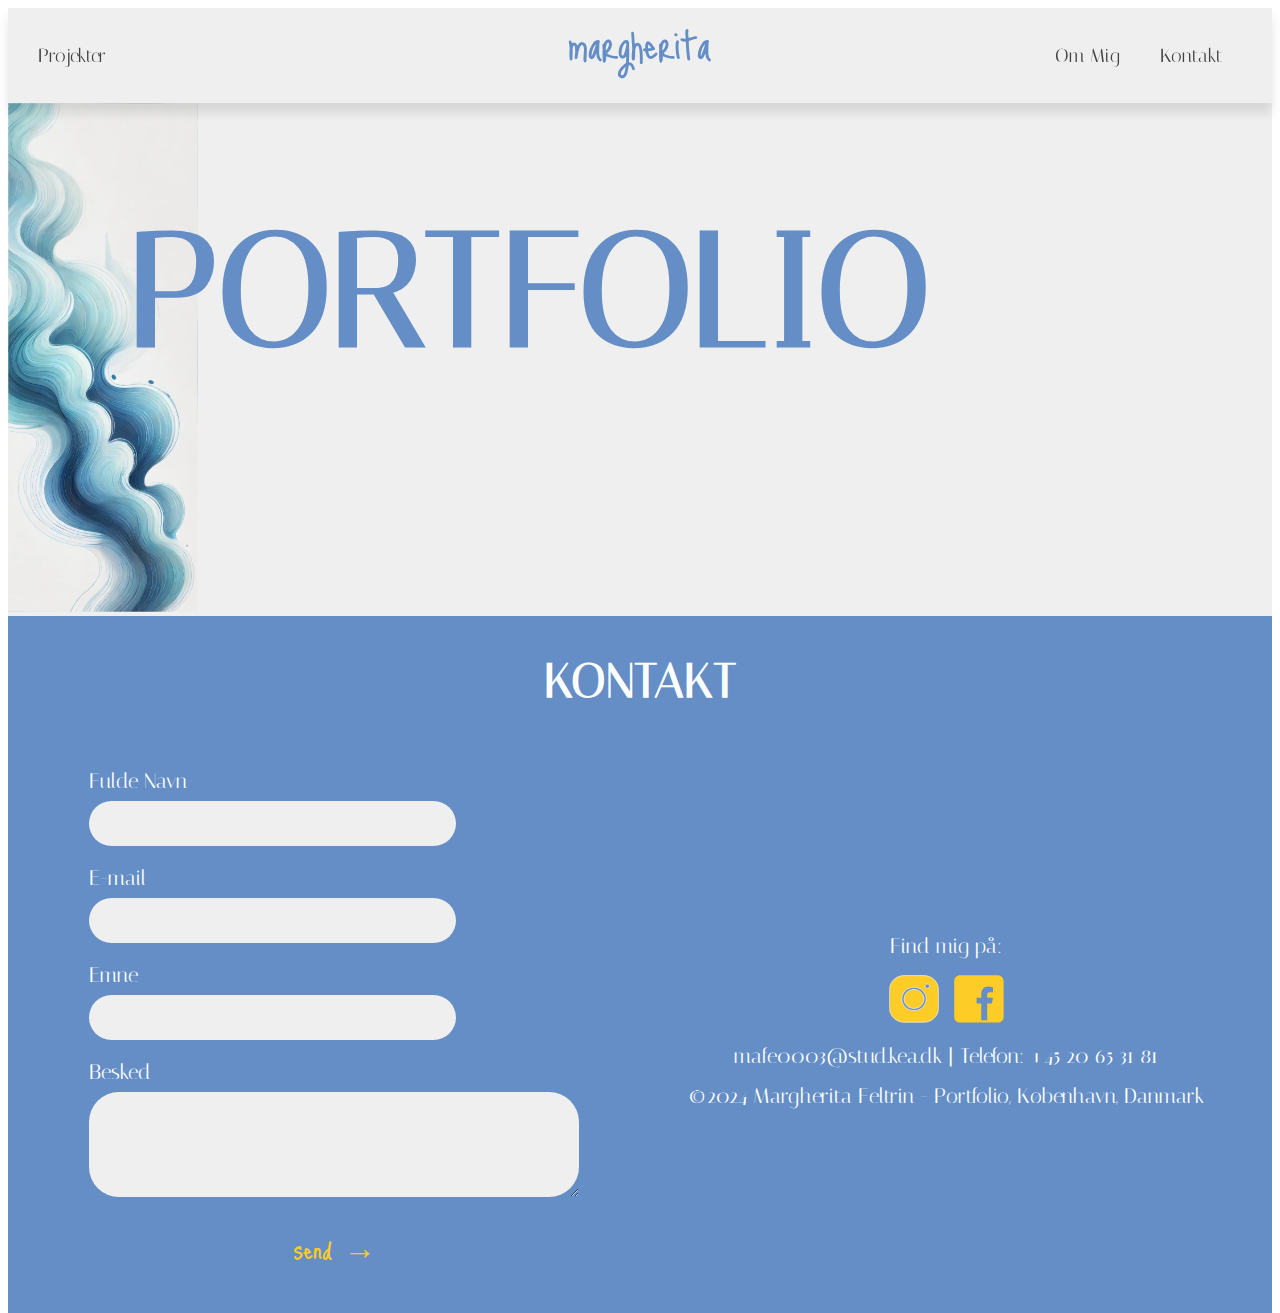
==== index.html @ 34961cd1 "step4" ====
<!DOCTYPE html>
<html lang="da">

<head>
    <meta charset="UTF-8">
    <meta http-equiv="X-UA-Compatible" content="IE=edge">
    <meta name="viewport" content="width=device-width, initial-scale=1.0">
    <link rel="preconnect" href="https://fonts.googleapis.com">
    <link rel="preconnect" href="https://fonts.gstatic.com" crossorigin>
    <link
        href="https://fonts.googleapis.com/css2?family=Bebas+Neue&family=Cutive+Mono&family=Dancing+Script:wght@400..700&family=Inconsolata:wght@200..900&family=Italiana&family=Just+Me+Again+Down+Here&family=Slabo+27px&display=swap"
        rel="stylesheet">
    <link
        href="https://fonts.googleapis.com/css2?family=Bebas+Neue&family=Cutive+Mono&family=Dancing+Script:wght@400..700&family=Inconsolata:wght@200..900&family=Italiana&family=Slabo+27px&display=swap"
        rel="stylesheet">
    <title>Forside</title>
    <link rel="icon" href="favicon_1.svg" type="image/svg+xml">
    <link rel="stylesheet" href="style.css">
    <link rel="stylesheet" href="forside.css">
</head>

<body>
    <header>
        <div class="logo">
            <a href="/">
                <img src="img_menu/logo.svg" alt="Logo">
            </a>
        </div>
        <nav>
            <ul class="menu">
                <li><a href="projekter.html">Projekter</a></li>
                <li><a href="om_mig.html">Om Mig</a></li>
                <li><a class="kontakt" href="kontakt.html">Kontakt</a></li>
            </ul>
            <div class="burger">
                <div class="line"></div>
                <div class="line"></div>
                <div class="line"></div>
            </div>
        </nav>
    </header>
    <main>
        <h1 class="overskrift">PORTFOLIO</h1>
        <img class="waves" src="svg/waves.svg" alt="bølger">
    </main>
    <footer>
        <h2 class="kontakt">KONTAKT</h2>
        <div class="grid_1-1">
            <form>
                <div class="form_felt">
                    <label for="full-name">Fulde Navn</label>
                    <input id="full-name" name="fname" type="text">
                </div>
                <div class="form_felt">
                    <label for="email">E-mail</label>
                    <input id="email" name="email" type="email">
                </div>
                <div class="form_felt">
                    <label for="emne">Emne</label>
                    <input id="emne" name="emne" type="text">
                </div>
                <div class="form_felt">
                    <label>
                        Besked
                        <textarea name="besked" rows="5"></textarea>
                    </label>
                </div>
                <a class="send_knap" href="/">send &#8594;</a>


            </form>

            <div class="footer_container">
                <p>Find mig på:</p>
                <div class="social_icons">
                    <a href="https://www.instagram.com/margy.feltry/" target="_blank"><img src="svg/insta.svg"
                            alt="Instagram"></a>
                    <a href="https://www.facebook.com/margherita.feltrin.92" target="_blank">
                        <img src="svg/fb.svg" alt="Facebook">
                    </a>
                    <!-- <a href="#"><img src="svg/mail.svg" alt="Mail"></a> -->
                </div>
                <p><a href="mailto:info@ditdomæne.dk">mafe0003@stud.kea.dk</a> | Telefon: +45 20 65 31 81</p>

                <p>&copy;2024 Margherita Feltrin - Portfolio, København, Danmark</p>
            </div>
        </div>
    </footer>

    <script src="menu.js"></script>
</body>

</html>
---- style.css ----
/* FONTS 
font-family: "Italiana", serif;
font-family: "Just Me Again Down Here", serif; */

/* COLOUR 
background: #efefef;
knapper og hover: #fdcc26;
text: #444444;
blå: #648ec5; */

* {
  /* margin: 0; */
  padding: 0;
  box-sizing: border-box;
  /* background-color: #efefef; */
}

/*HEADER*/

header {
  position: sticky; /*ovevej at bruge static*/
  top: 0;
  display: flex;
  justify-content: space-between;
  align-items: center;
  padding: 20px;
  background-color: #efefef;
  box-shadow: 0 10px 10px rgba(0, 0, 0, 0.1);
  z-index: 1;
}

.logo {
  display: flex;
  justify-content: center;
}

.logo img {
  width: 100%;
  height: 35px;
}

nav {
  display: flex;
  align-items: center; /*alle børnene placeres (som f.eks. menuen og burger-ikonet) midt på containerens højde*/
  flex-grow: 1; /*nav vil udvide sig for at fylde al tilgængelig plads, medmindre der er andre elementer med tilsvarende eller højere flex-grow-værdier*/
  justify-content: space-between;
  font-family: "Italiana", serif;
  font-weight: 400;
  font-style: normal;
}

.menu {
  display: flex;
  list-style: none;
}

.menu li {
  margin-right: 20px;
}

.menu li:last-child {
  margin-right: 0;
}

.menu a {
  text-decoration: none;
  padding: 10px;
  color: #444444;
}

.menu a:hover {
  color: #fdcc26;
}

.burger {
  width: 30px;
  height: 20px;
  cursor: pointer;
  display: none;
}

.burger .line {
  width: 100%;
  height: 2px;
  background-color: #444444;
  margin-bottom: 5px;
  transition: 0.2s linear;
}

/* .kontakt {
   background-color: #fdcc26; 
} */

@media screen and (max-width: 800px) {
  .burger {
    display: block;
    position: absolute;
    right: 20px; /* Sørger for, at burgeren står til højre */
  }

  .menu {
    display: none;
  }

  nav {
    position: relative; /* Sørger for, at burgeren placeres korrekt */
  }

  nav.active .menu {
    display: flex;
    flex-direction: column;
    background-color: #efefef;
    position: absolute;
    top: 30px;
    right: -18px;
    width: 42%;
    padding: 20px;
    box-shadow: 0 10px 10px rgba(0, 0, 0, 0.1);
    z-index: 1;
  }

  nav.active .menu li {
    margin: 10px 0;
  }

  nav.active .menu a {
    font-size: 1rem;
    text-align: center;
  }

  /* styling til når brugerren trykker på det men inden den går vider til næste side */
  nav.active .menu a:active {
    color: #fdcc26;
  }
}

@media screen and (min-width: 801px) {
  .logo img {
    height: 50px;
  }

  .menu a {
    font-family: "Italiana", serif;
    font-size: 1.2rem;
  }

  .logo {
    position: absolute;
    left: 50%;
    transform: translateX(-50%);
  }

  .menu {
    justify-content: space-between;
    width: 100%;
  }

  .menu li:nth-child(1) {
    margin-left: 0;
    margin-right: auto;
  }

  .menu li:nth-child(2),
  .menu li:nth-child(3) {
    margin-right: 20px;
  }
}

body,
html {
  height: 100%;
  font-family: "Italiana", serif;
}

/* FOOTER STYLING */
footer {
  background-color: #648ec5;
  color: white;
  padding: 20px;
  font-size: 1rem;
}

/*OVERVEJ AT FJERNE HOVER EFFEKTEN!!!!!!!*/
footer a {
  color: white;
  text-decoration: none;
  transition: color 0.3s ease;
}

footer a:hover {
  color: #fdcc26;
}

body footer {
  position: static;
}

.kontakt {
  font-size: 2rem;
  text-align: center;
  /*DER ER NOGET PADDING MEN JEG GIVER DEN LIDT MERE FRA TOPPEN*/
  margin-top: 1rem;
}

/* FORM STYLING */
form {
  /* 20px over og under, 0 højre og venstre*/
  margin: 20px 0;
  display: flex;
  flex-direction: column;
  align-items: center;
}

label {
  font-size: 1rem;
  margin-bottom: 0.2rem;
  /* display: block gør at hver element starter på en ny linje*/
  display: block;
}

input,
textarea {
  background-color: #efefef;
  color: black;
  border: none;
  border-radius: 30px;
  padding: 15px 10px;
  display: block;
  width: 100%;
}

textarea {
  margin-top: 0.2rem;
  border-radius: 30px;
}

.form_felt {
  margin-bottom: 20px;
  width: 80%; /* Responsive field width */
}

.send_knap {
  font-family: "Just Me Again Down Here", serif;
  font-size: 2rem;
  color: #fdcc26;
  cursor: pointer;
  transition: transform 0.3s ease;
}

.send_knap:hover {
  transform: scale(1.3);
}

button:focus {
  outline: none;
}

/* SOCIALE MEDIER */
.social_icons {
  margin: 10px 0;
  text-align: center;
}

.social_icons a {
  margin: 0 5px;
  display: inline-block;
}

.social_icons img {
  width: 50px;
  height: 50px;
  transition: transform 0.3s ease;
}

.social_icons img:hover {
  transform: scale(1.3);
}

p {
  text-align: center;
  margin: 1rem;
}

@media screen and (min-width: 801px) {
  input {
    width: 75%;
  }

  .grid_1-1 {
    display: grid;
    grid-template-columns: 1fr 1fr;
    align-items: center;
  }

  .kontakt {
    font-size: 3rem;
    text-align: center;
    /*DER ER NOGET PADDING MEN JEG GIVER DEN LIDT MERE FRA TOPPEN*/
    margin-top: 1rem;
  }

  label {
    font-size: 1.3rem;
    margin-bottom: 0.5rem;
  }

  textarea {
    margin-top: 0.5rem;
  }

  p {
    font-size: 1.3rem;
  }
}
---- forside.css ----
/* FONTS 
font-family: "Italiana", serif;
font-family: "Just Me Again Down Here", serif; */

/* COLOUR 
background: #efefef;
knapper og hover: #fdcc26;
text: #444444;
blå: #648ec5; */

main {
  background-color: #efefef;
}

.waves {
  width: 30%;
}

.overskrift {
  color: #648ec5;
  position: absolute;
  top: 8%;
  right: 5%;
  font-family: "Italiana", serif;
  /* z-index: 1; */
  font-size: 4rem;
}

@media screen and (min-width: 801px) {
  .waves {
    width: 15%;
  }
  .overskrift {
    top: 10%;
    left: 10%;

    /* z-index: 1; */
    font-size: 10rem;
  }
}
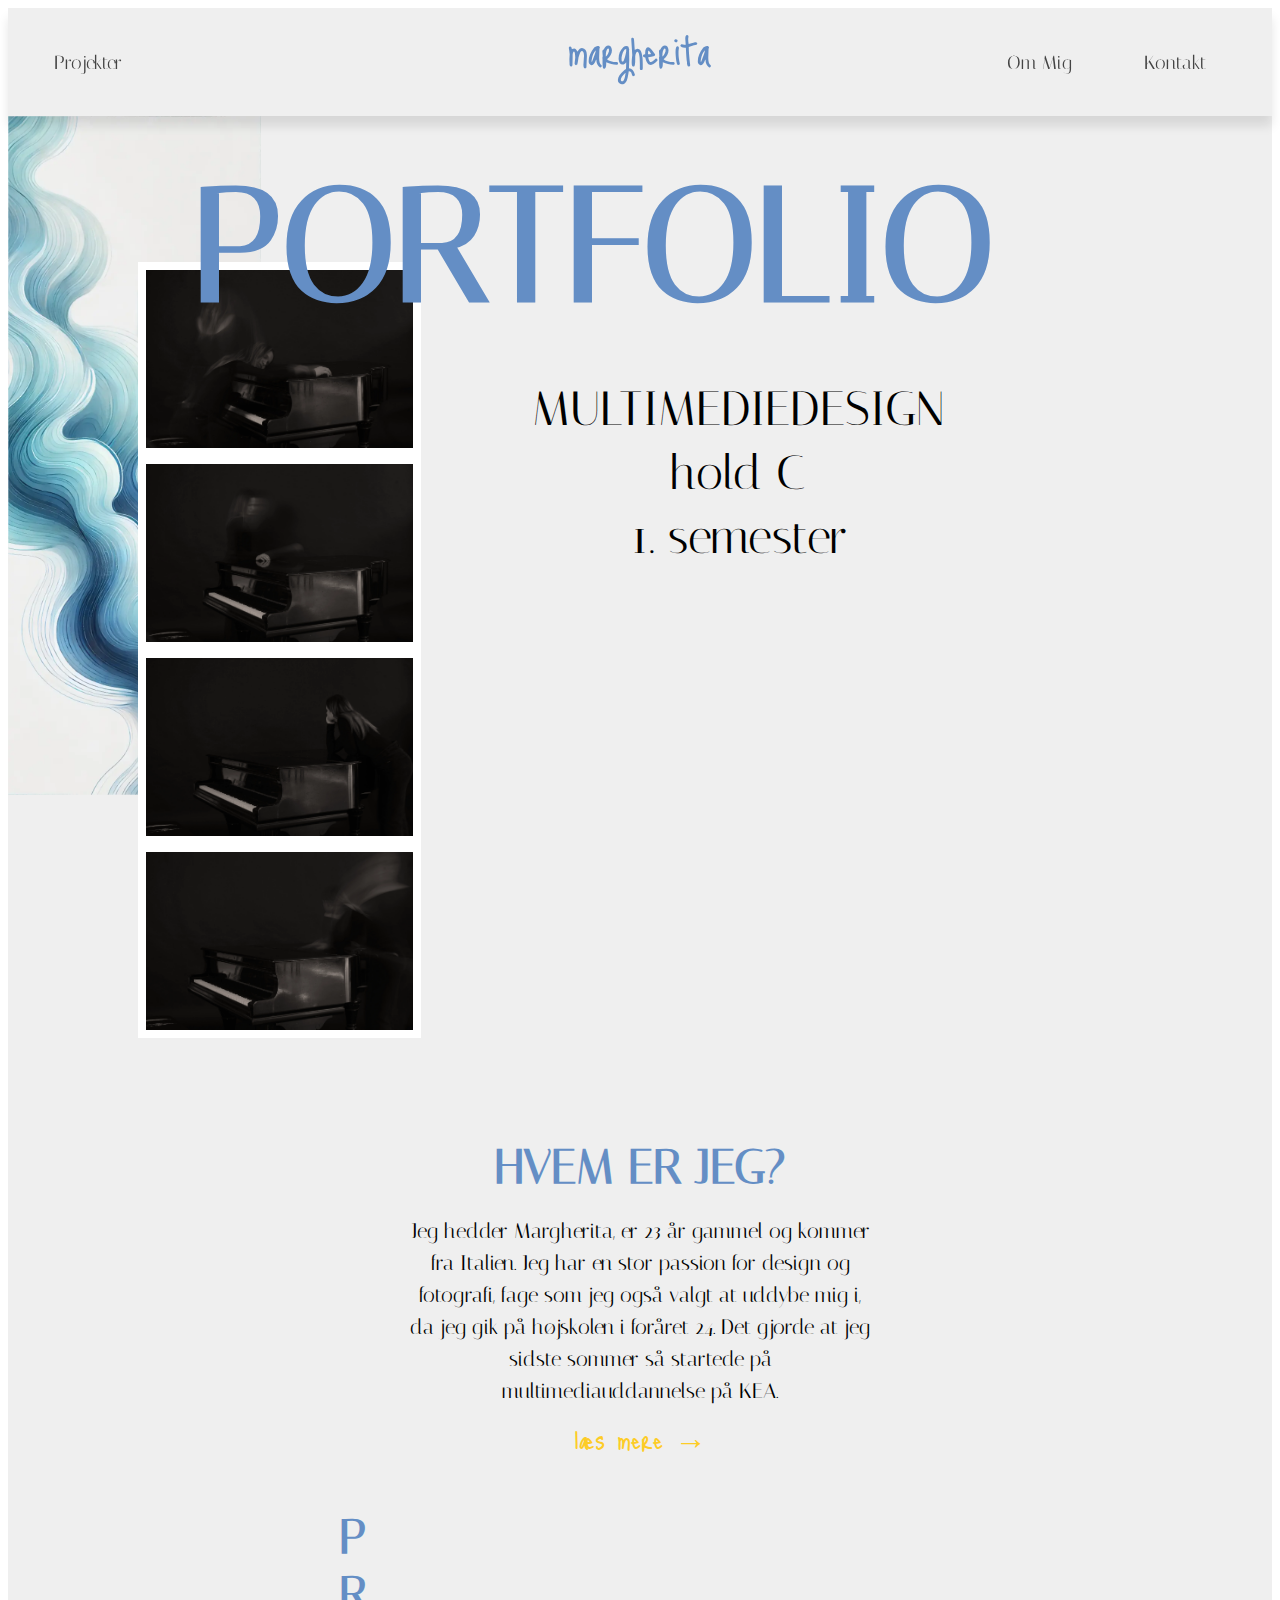
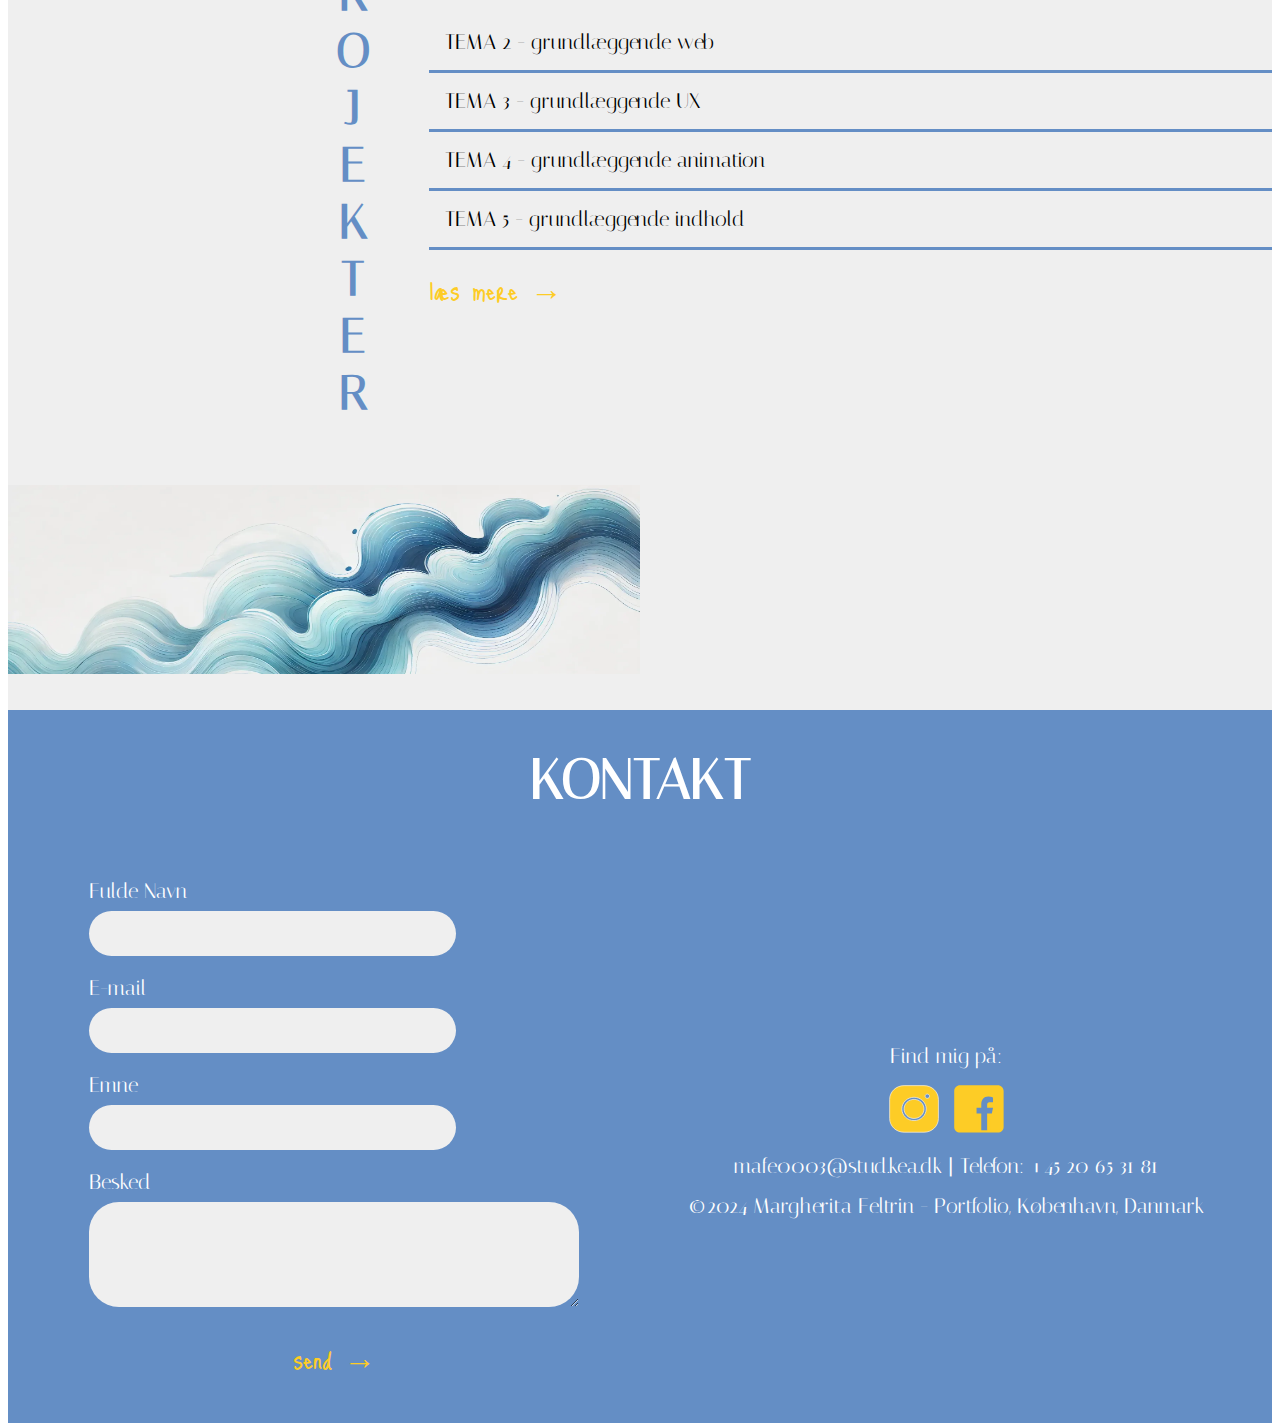
==== commit 197197bd: "step5" ====
--- a/index.html
+++ b/index.html
@@ -41,7 +41,44 @@
     </header>
     <main>
         <h1 class="overskrift">PORTFOLIO</h1>
-        <img class="waves" src="svg/waves.svg" alt="bølger">
+        <img class="waves" src="webp/waves.webp" alt="bølger">
+        <div class="grid_1">
+            <img src="webp/billede1.webp" alt="1">
+            <img src="webp/billede2.webp" alt="2">
+            <img src="webp/billede3.webp" alt="3">
+            <img src="webp/billede4.webp" alt="4">
+        </div>
+        <div class="underoverskrift">
+            <p>MULTIMEDIEDESIGN</p>
+            <p>hold C</p>
+            <p>1. semester</p>
+        </div>
+        <div class="hvem">
+            <h3>HVEM ER JEG?</h3>
+            <p>Jeg hedder Margherita, er 23 år gammel og kommer fra Italien. Jeg har en stor passion for design og
+                fotografi, fage som jeg også valgt at uddybe mig i, da jeg gik på højskolen i foråret 24. Det gjorde at
+                jeg sidste sommer så startede på multimediauddannelse på KEA.</p>
+            <a class="læsmere_knap" href="om_mig.html">læs mere &#8594;</a>
+        </div>
+
+        <div class="grid_2-2">
+            <div class="projekter">
+                <h3>PROJEKTER</h3>
+            </div>
+            <div class="liste">
+                <ul class="emner" style="list-style-type: none;">
+                    <li>TEMA 2 - grundlæggende web</li>
+                    <li>TEMA 3 - grundlæggende UX</li>
+                    <li>TEMA 4 - grundlæggende animation</li>
+                    <li>TEMA 5 - grundlæggende indhold</li>
+                </ul>
+                <a href="projekter.html" class="læsmere_knap">læs mere &#8594;</a>
+
+            </div>
+
+        </div>
+        <img class="waves_1" src="webp/waves_1.webp" alt="bølger">
+
     </main>
     <footer>
         <h2 class="kontakt">KONTAKT</h2>
--- a/style.css
+++ b/style.css
@@ -26,7 +26,8 @@
   padding: 20px;
   background-color: #efefef;
   box-shadow: 0 10px 10px rgba(0, 0, 0, 0.1);
-  z-index: 1;
+  z-index: 3;
+  height: 8%; /* muligvis fjern igen!!!*/
 }
 
 .logo {
@@ -111,7 +112,7 @@
     flex-direction: column;
     background-color: #efefef;
     position: absolute;
-    top: 30px;
+    top: 22px;
     right: -18px;
     width: 42%;
     padding: 20px;
@@ -135,6 +136,9 @@
 }
 
 @media screen and (min-width: 801px) {
+  header {
+    height: 12%; /* muligvis fjern igen!!!*/
+  }
   .logo img {
     height: 50px;
   }
@@ -196,7 +200,7 @@
 }
 
 .kontakt {
-  font-size: 2rem;
+  font-size: 2.5rem;
   text-align: center;
   /*DER ER NOGET PADDING MEN JEG GIVER DEN LIDT MERE FRA TOPPEN*/
   margin-top: 1rem;
@@ -244,6 +248,7 @@
   font-size: 2rem;
   color: #fdcc26;
   cursor: pointer;
+  text-decoration: none;
   transition: transform 0.3s ease;
 }
 
@@ -293,7 +298,7 @@
   }
 
   .kontakt {
-    font-size: 3rem;
+    font-size: 3.5rem;
     text-align: center;
     /*DER ER NOGET PADDING MEN JEG GIVER DEN LIDT MERE FRA TOPPEN*/
     margin-top: 1rem;
--- a/forside.css
+++ b/forside.css
@@ -7,6 +7,13 @@
 knapper og hover: #fdcc26;
 text: #444444;
 blå: #648ec5; */
+
+/* STØRRELSER 
+h1: 4rem/10rem
+h2: 2.5rem/3.5rem
+h3: 2rem/3rem
+p: 1.3rem (untaget for underoverskrift)
+*/
 
 main {
   background-color: #efefef;
@@ -22,13 +29,20 @@
   top: 8%;
   right: 5%;
   font-family: "Italiana", serif;
-  /* z-index: 1; */
+  z-index: 2;
   font-size: 4rem;
+}
+
+.underoverskrift {
+  position: absolute;
+  top: 21%;
+  right: 7%;
+  line-height: 0.8rem;
 }
 
 @media screen and (min-width: 801px) {
   .waves {
-    width: 15%;
+    width: 20%;
   }
   .overskrift {
     top: 10%;
@@ -38,3 +52,138 @@
     font-size: 10rem;
   }
 }
+
+/* STYLING AF GRID_1 */
+.grid_1 {
+  display: grid;
+  grid-template-columns: 1fr;
+  padding: 10px;
+  z-index: 1;
+  position: absolute;
+  top: 16%;
+  left: 14%;
+}
+
+.grid_1 img {
+  padding: 0.5rem;
+  width: 45%;
+  height: auto;
+  background-color: white;
+}
+
+/* "HVER ER JEG" SECTION */
+.hvem {
+  margin-top: 15rem;
+  /* margin-bottom: 1rem; */
+  text-align: center;
+  line-height: 1.5rem;
+}
+
+h3 {
+  color: #648ec5;
+  font-family: "Italiana", serif;
+  font-size: 2rem;
+  margin-bottom: 0.5rem;
+}
+
+/* LÆSMERE_KNAP - STYLING OG HOVER */
+
+.læsmere_knap {
+  font-family: "Just Me Again Down Here", serif;
+  font-size: 2rem;
+  color: #fdcc26;
+  cursor: pointer;
+  text-decoration: none;
+
+  transition: transform 0.3s ease;
+}
+
+.læsmere_knap:hover {
+  transform: scale(1.3);
+}
+
+@media screen and (min-width: 801px) {
+  .overskrift {
+    position: absolute;
+    top: 5%;
+    left: 15%;
+  }
+  .grid_1 {
+    /* display: grid;
+    grid-template-columns: 1fr 1fr;
+    gap: 0; */
+    position: absolute;
+    top: 28%;
+    left: 10%;
+  }
+
+  .grid_1 img {
+    /* padding: 0.5rem; */
+    width: 25%;
+    height: auto;
+    background-color: white;
+  }
+
+  .hvem {
+    margin-top: 22rem;
+    /* margin-bottom: 1rem; */
+    text-align: center;
+    line-height: 2rem;
+    padding-inline: 30vw;
+  }
+
+  h3 {
+    font-size: 3rem;
+    margin-bottom: 2rem;
+  }
+
+  .underoverskrift {
+    top: 41%;
+    right: 25%;
+  }
+
+  .underoverskrift p {
+    font-size: 3rem;
+    line-height: 3rem;
+  }
+}
+
+/* SECTION 3 */
+.projekter {
+  margin-top: 3rem;
+  /* margin-left: 1rem; */
+  writing-mode: vertical-rl;
+  text-orientation: upright;
+}
+
+.grid_2-2 {
+  display: grid;
+  grid-template-columns: 1fr 2fr;
+  align-items: center;
+}
+
+.emner li {
+  padding: 1rem;
+  border-bottom: #648ec5 solid;
+}
+
+.waves_1 {
+  margin-top: 1rem;
+  margin-bottom: 1rem;
+  width: 60%;
+  height: auto;
+}
+
+@media screen and (min-width: 801px) {
+  li {
+    padding: 1rem;
+    font-size: 1.3rem;
+  }
+
+  .waves_1 {
+    margin-top: 2rem;
+    margin-bottom: 2rem;
+    width: 50%;
+    aspect-ratio: 5/1.5;
+  }
+}
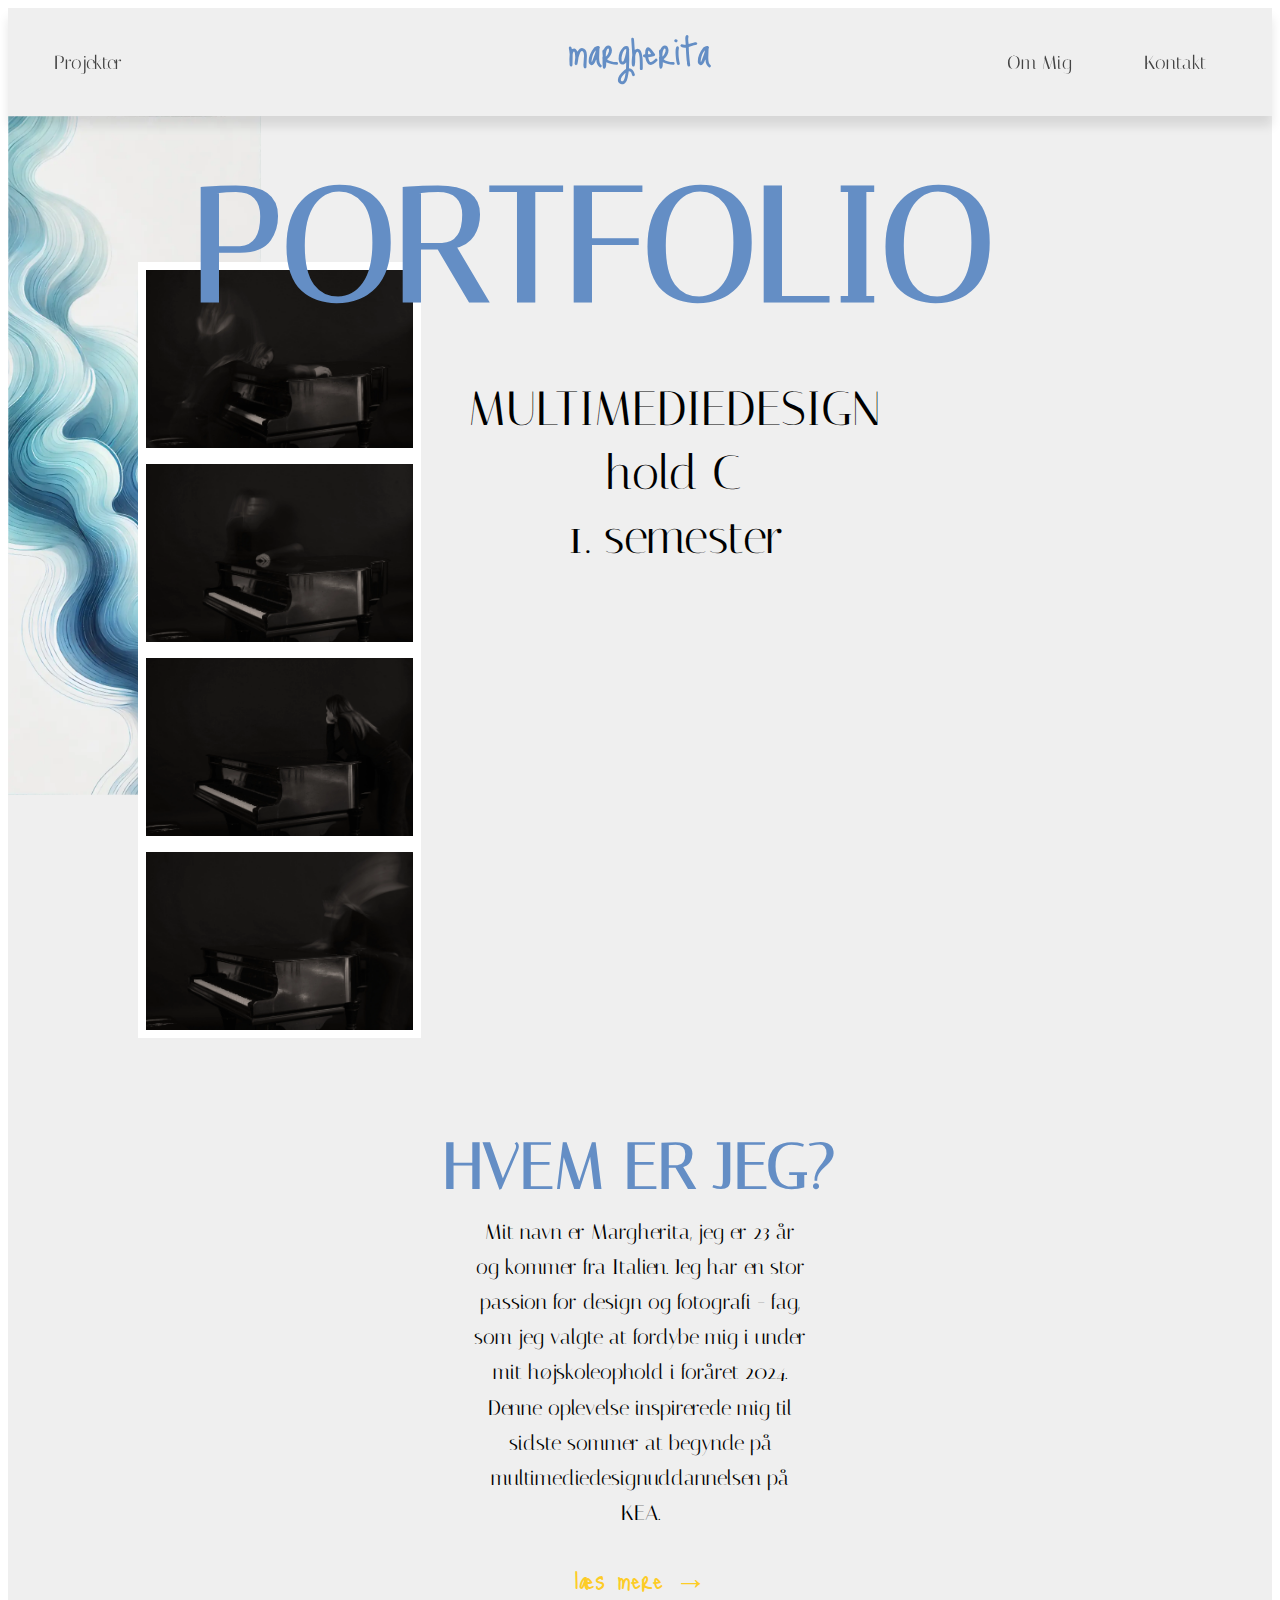
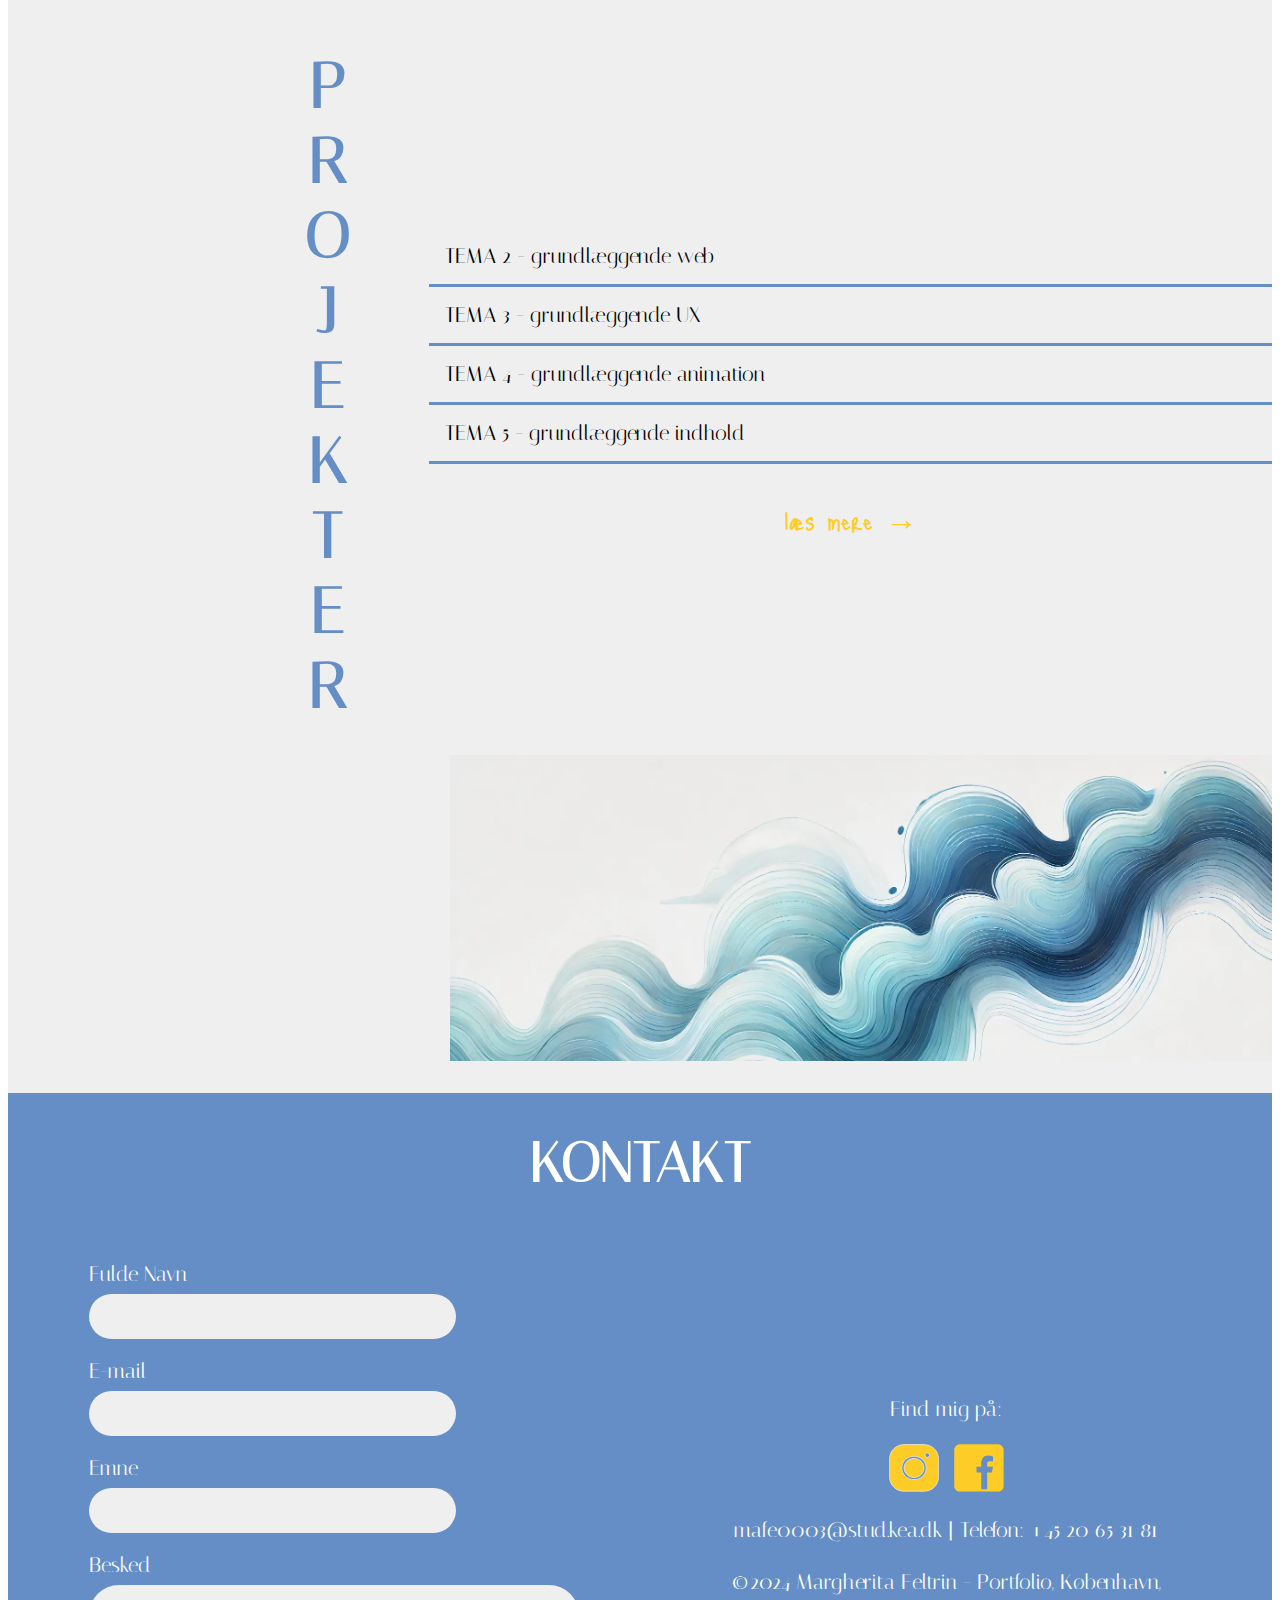
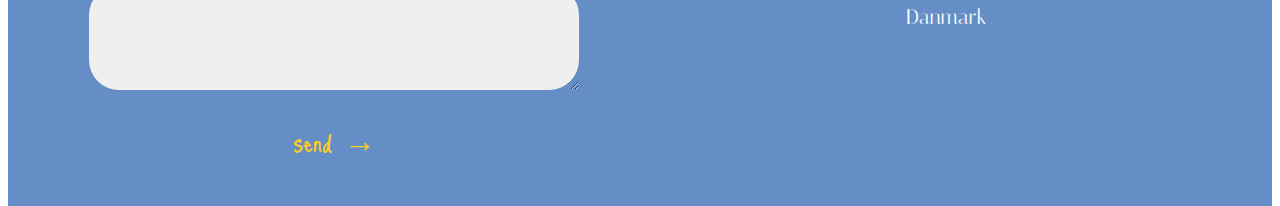
==== commit 70202203: "final_måske" ====
--- a/index.html
+++ b/index.html
@@ -14,7 +14,7 @@
         href="https://fonts.googleapis.com/css2?family=Bebas+Neue&family=Cutive+Mono&family=Dancing+Script:wght@400..700&family=Inconsolata:wght@200..900&family=Italiana&family=Slabo+27px&display=swap"
         rel="stylesheet">
     <title>Forside</title>
-    <link rel="icon" href="favicon_1.svg" type="image/svg+xml">
+    <link rel="icon" href="svg/favicon.svg" type="image/svg+xml">
     <link rel="stylesheet" href="style.css">
     <link rel="stylesheet" href="forside.css">
 </head>
@@ -22,7 +22,7 @@
 <body>
     <header>
         <div class="logo">
-            <a href="/">
+            <a href="index.html">
                 <img src="img_menu/logo.svg" alt="Logo">
             </a>
         </div>
@@ -30,7 +30,7 @@
             <ul class="menu">
                 <li><a href="projekter.html">Projekter</a></li>
                 <li><a href="om_mig.html">Om Mig</a></li>
-                <li><a class="kontakt" href="kontakt.html">Kontakt</a></li>
+                <li><a class="kontakt" href="#scroll">Kontakt</a></li>
             </ul>
             <div class="burger">
                 <div class="line"></div>
@@ -55,10 +55,15 @@
         </div>
         <div class="hvem">
             <h3>HVEM ER JEG?</h3>
-            <p>Jeg hedder Margherita, er 23 år gammel og kommer fra Italien. Jeg har en stor passion for design og
-                fotografi, fage som jeg også valgt at uddybe mig i, da jeg gik på højskolen i foråret 24. Det gjorde at
-                jeg sidste sommer så startede på multimediauddannelse på KEA.</p>
-            <a class="læsmere_knap" href="om_mig.html">læs mere &#8594;</a>
+            <p>Mit navn er Margherita, jeg er 23 år og kommer fra Italien. Jeg har en stor passion
+                for design og fotografi - fag, som
+                jeg valgte at fordybe mig i under mit højskoleophold i foråret 2024. Denne oplevelse inspirerede mig til
+                sidste sommer
+                at begynde på multimediedesignuddannelsen på KEA.</p>
+            <div class="knap">
+                <a href="om_mig.html" target="_blank">læs mere &#8594;</a>
+            </div>
+
         </div>
 
         <div class="grid_2-2">
@@ -72,15 +77,19 @@
                     <li>TEMA 4 - grundlæggende animation</li>
                     <li>TEMA 5 - grundlæggende indhold</li>
                 </ul>
-                <a href="projekter.html" class="læsmere_knap">læs mere &#8594;</a>
 
+                <div class="knap">
+                    <a href="projekter.html" target="_blank">læs mere &#8594;</a>
+                </div>
             </div>
 
         </div>
-        <img class="waves_1" src="webp/waves_1.webp" alt="bølger">
+        <div class="grid_waves">
+            <img src="webp/waves_1.webp" alt="bølger1">
+        </div>
 
     </main>
-    <footer>
+    <footer id="scroll">
         <h2 class="kontakt">KONTAKT</h2>
         <div class="grid_1-1">
             <form>
--- a/style.css
+++ b/style.css
@@ -315,5 +315,7 @@
 
   p {
     font-size: 1.3rem;
-  }
-}
+    padding-inline: 5vw;
+    line-height: 2.2rem;
+  }
+}
--- a/forside.css
+++ b/forside.css
@@ -1,20 +1,3 @@
-/* FONTS 
-font-family: "Italiana", serif;
-font-family: "Just Me Again Down Here", serif; */
-
-/* COLOUR 
-background: #efefef;
-knapper og hover: #fdcc26;
-text: #444444;
-blå: #648ec5; */
-
-/* STØRRELSER 
-h1: 4rem/10rem
-h2: 2.5rem/3.5rem
-h3: 2rem/3rem
-p: 1.3rem (untaget for underoverskrift)
-*/
-
 main {
   background-color: #efefef;
 }
@@ -38,19 +21,6 @@
   top: 21%;
   right: 7%;
   line-height: 0.8rem;
-}
-
-@media screen and (min-width: 801px) {
-  .waves {
-    width: 20%;
-  }
-  .overskrift {
-    top: 10%;
-    left: 10%;
-
-    /* z-index: 1; */
-    font-size: 10rem;
-  }
 }
 
 /* STYLING AF GRID_1 */
@@ -86,27 +56,42 @@
   margin-bottom: 0.5rem;
 }
 
-/* LÆSMERE_KNAP - STYLING OG HOVER */
+/* "LÆS MERE" KNAP  - STYLING OG HOVER*/
 
-.læsmere_knap {
-  font-family: "Just Me Again Down Here", serif;
-  font-size: 2rem;
-  color: #fdcc26;
-  cursor: pointer;
-  text-decoration: none;
-
+.knap {
   transition: transform 0.3s ease;
+  text-align: center;
 }
 
-.læsmere_knap:hover {
+.knap a {
+  font-family: "Just Me Again Down Here", serif;
+  font-size: 1.6rem;
+  color: #fdcc26;
+  text-decoration: none;
+  cursor: pointer;
+}
+
+.knap:hover {
   transform: scale(1.3);
 }
 
 @media screen and (min-width: 801px) {
+  .knap {
+    margin-top: 2rem;
+  }
+  .knap a {
+    font-size: 2rem;
+  }
+
+  .waves {
+    width: 20%;
+  }
+
   .overskrift {
     position: absolute;
     top: 5%;
     left: 15%;
+    font-size: 10rem;
   }
   .grid_1 {
     /* display: grid;
@@ -133,7 +118,7 @@
   }
 
   h3 {
-    font-size: 3rem;
+    font-size: 4rem;
     margin-bottom: 2rem;
   }
 
@@ -167,11 +152,13 @@
   border-bottom: #648ec5 solid;
 }
 
-.waves_1 {
-  margin-top: 1rem;
-  margin-bottom: 1rem;
-  width: 60%;
-  height: auto;
+.grid_waves {
+  display: flex;
+  justify-content: right;
+  padding-bottom: 2rem;
+}
+.grid_waves img {
+  width: 75%;
 }
 
 @media screen and (min-width: 801px) {
@@ -180,10 +167,7 @@
     font-size: 1.3rem;
   }
 
-  .waves_1 {
-    margin-top: 2rem;
-    margin-bottom: 2rem;
-    width: 50%;
-    aspect-ratio: 5/1.5;
+  .grid_waves img {
+    width: 65%;
   }
 }
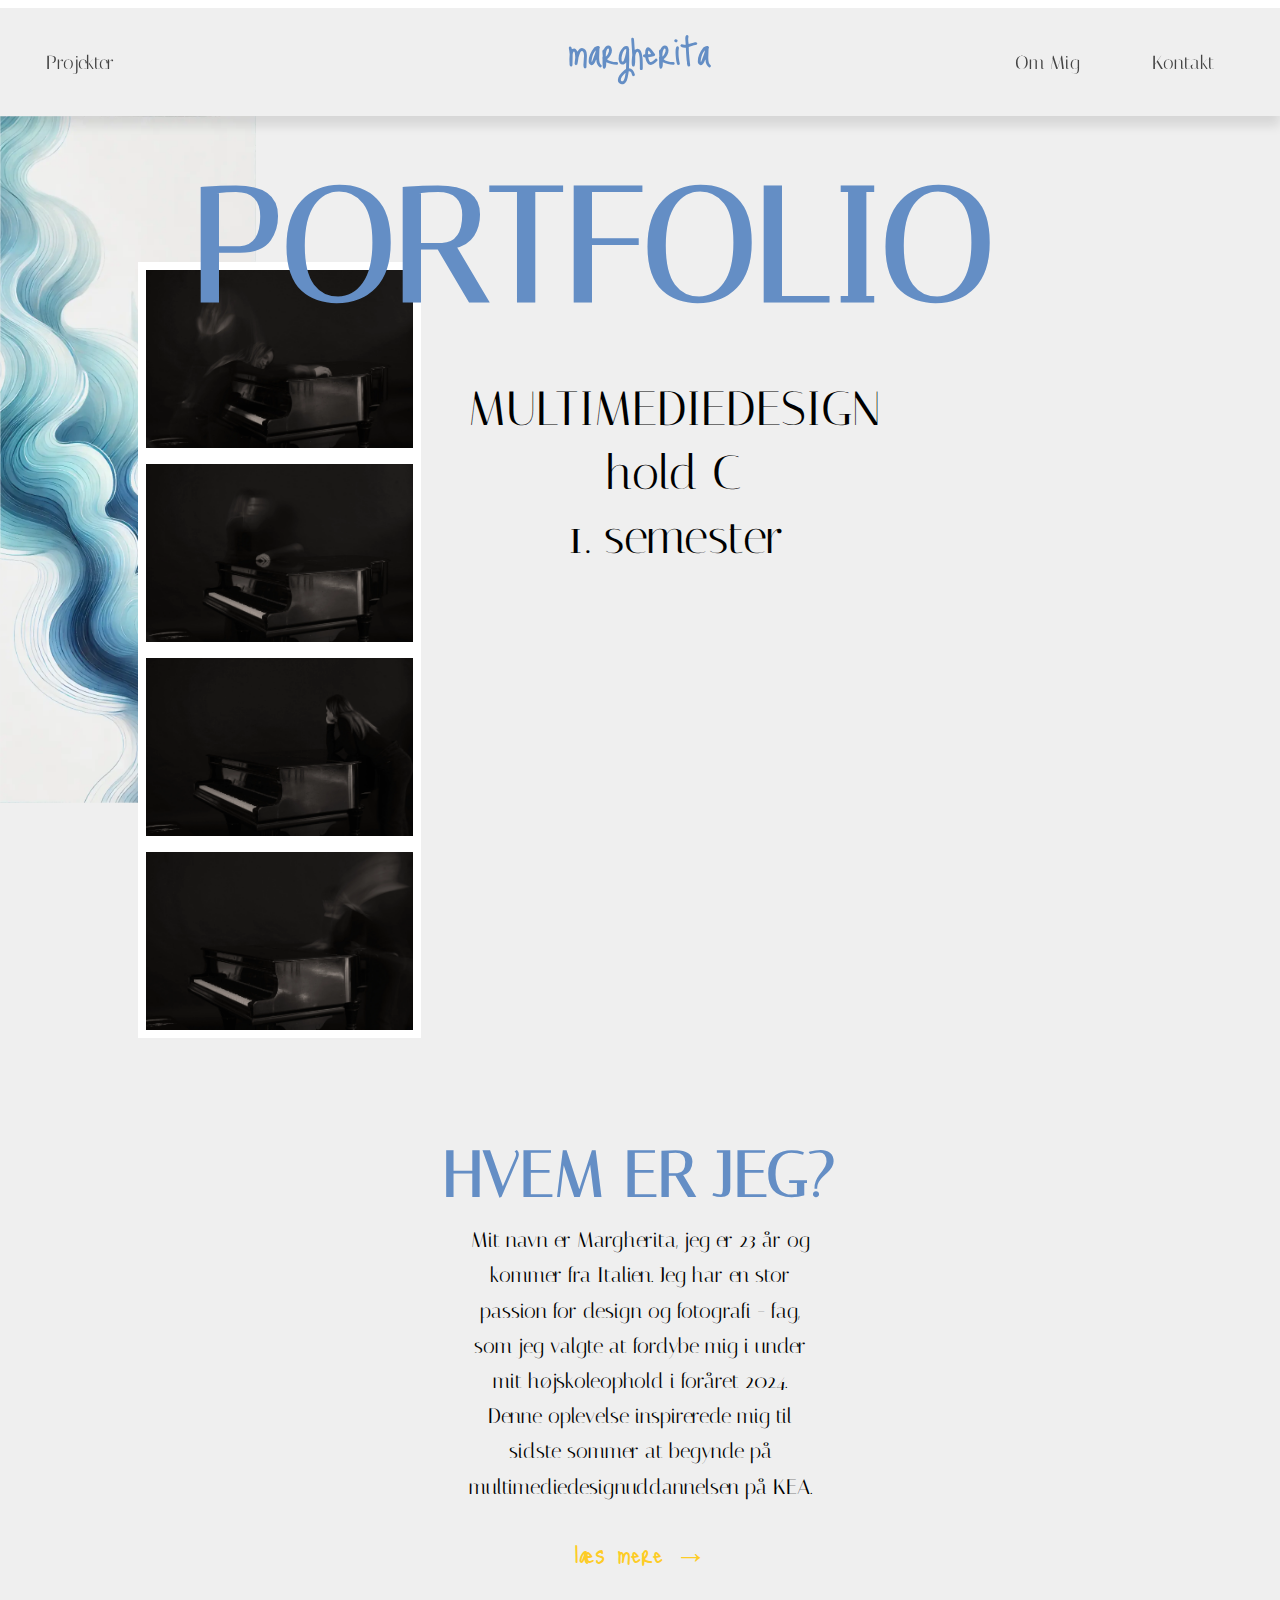
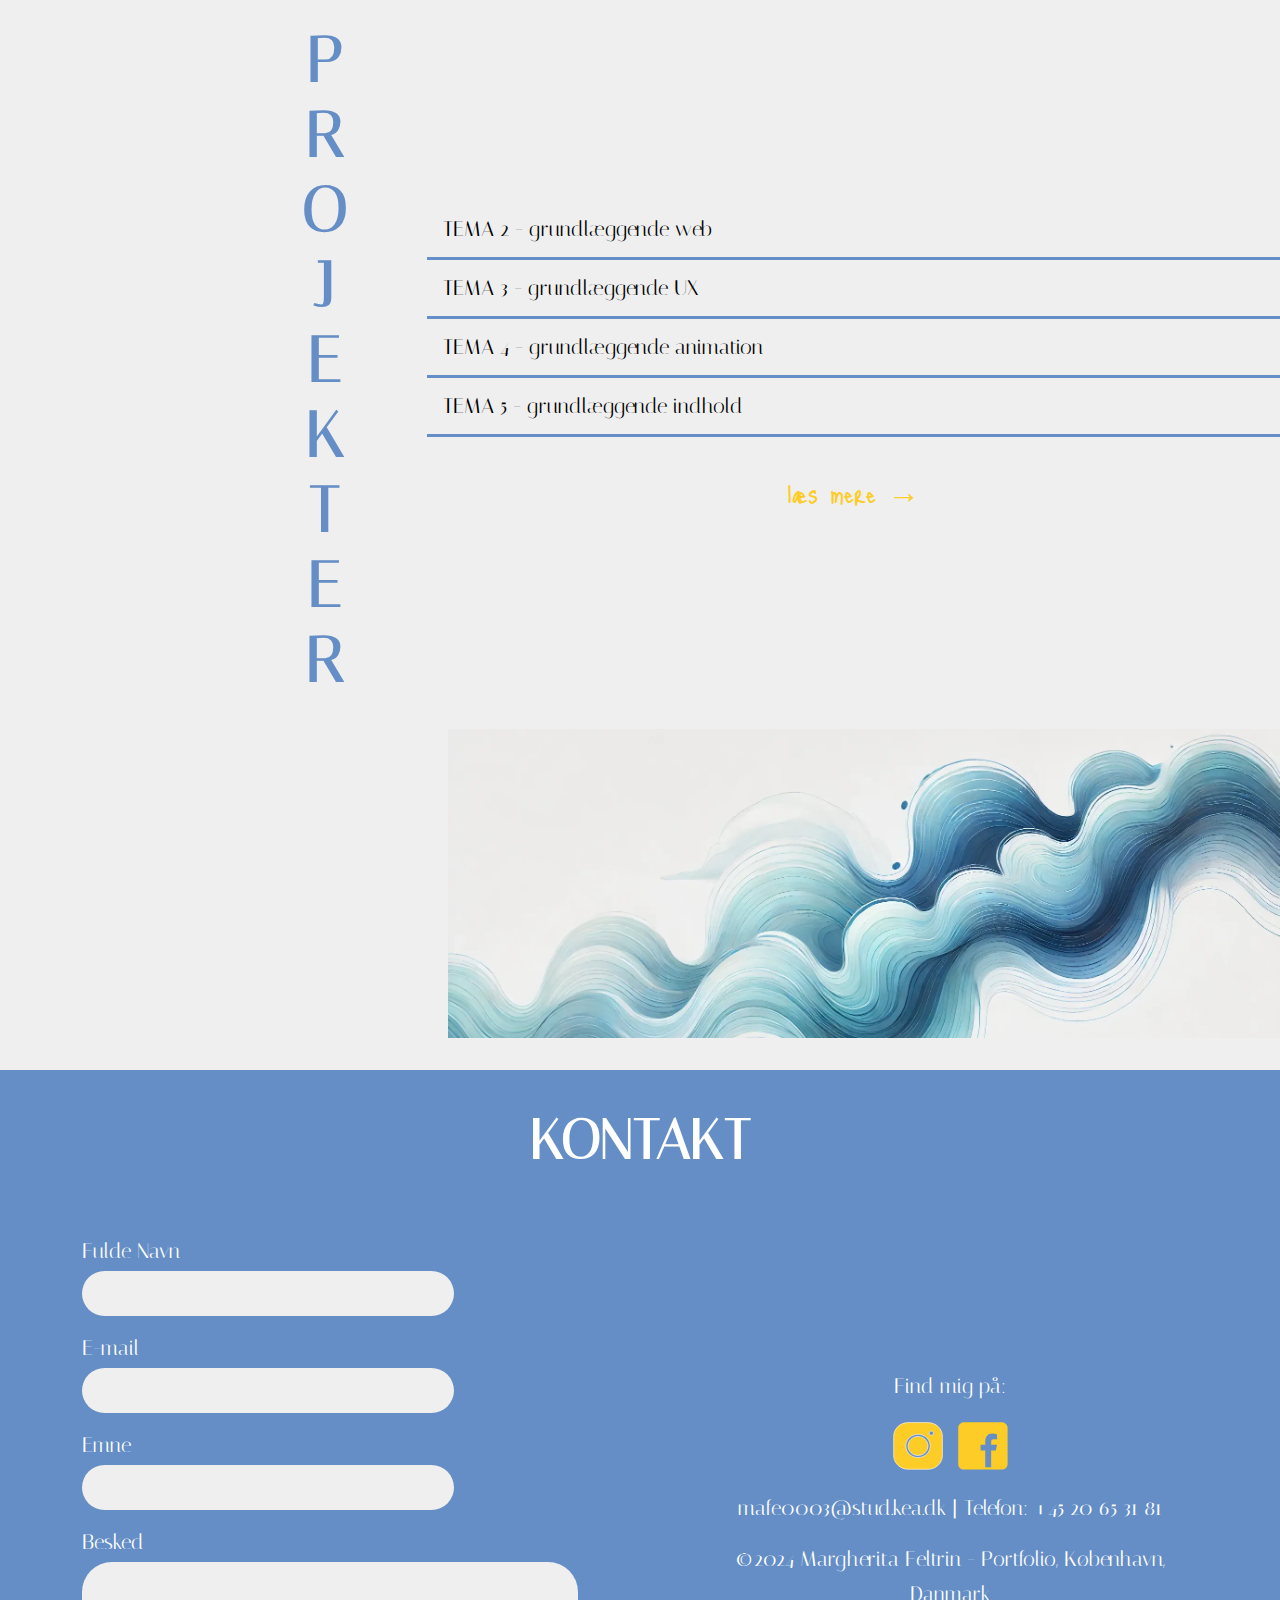
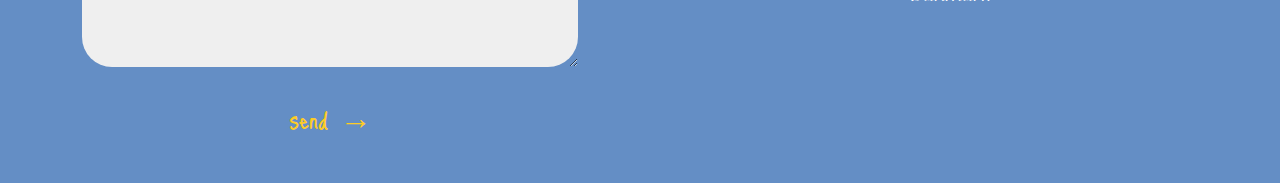
==== commit c78f66d0: "final1_måske" ====
--- a/index.html
+++ b/index.html
@@ -5,16 +5,21 @@
     <meta charset="UTF-8">
     <meta http-equiv="X-UA-Compatible" content="IE=edge">
     <meta name="viewport" content="width=device-width, initial-scale=1.0">
+    <meta name="robots" content="noindex">
+    <!--Font family: Just me again down here-->
     <link rel="preconnect" href="https://fonts.googleapis.com">
     <link rel="preconnect" href="https://fonts.gstatic.com" crossorigin>
     <link
         href="https://fonts.googleapis.com/css2?family=Bebas+Neue&family=Cutive+Mono&family=Dancing+Script:wght@400..700&family=Inconsolata:wght@200..900&family=Italiana&family=Just+Me+Again+Down+Here&family=Slabo+27px&display=swap"
         rel="stylesheet">
+    <!--Font family: Italiana-->
     <link
         href="https://fonts.googleapis.com/css2?family=Bebas+Neue&family=Cutive+Mono&family=Dancing+Script:wght@400..700&family=Inconsolata:wght@200..900&family=Italiana&family=Slabo+27px&display=swap"
         rel="stylesheet">
     <title>Forside</title>
+    <!--Favicon-->
     <link rel="icon" href="svg/favicon.svg" type="image/svg+xml">
+    <!--Links til filer-->
     <link rel="stylesheet" href="style.css">
     <link rel="stylesheet" href="forside.css">
 </head>
@@ -41,6 +46,7 @@
     </header>
     <main>
         <h1 class="overskrift">PORTFOLIO</h1>
+        <!-- billede er blevet lavet med chatGPT -->
         <img class="waves" src="webp/waves.webp" alt="bølger">
         <div class="grid_1">
             <img src="webp/billede1.webp" alt="1">
@@ -85,6 +91,7 @@
 
         </div>
         <div class="grid_waves">
+            <!-- billede er blevet lavet med chatGPT -->
             <img src="webp/waves_1.webp" alt="bølger1">
         </div>
 
--- a/style.css
+++ b/style.css
@@ -170,6 +170,13 @@
   }
 }
 
+/* ????????? */
+body {
+  max-inline-size: 1500px;
+  margin-inline: auto;
+  padding: 0;
+}
+
 body,
 html {
   height: 100%;
